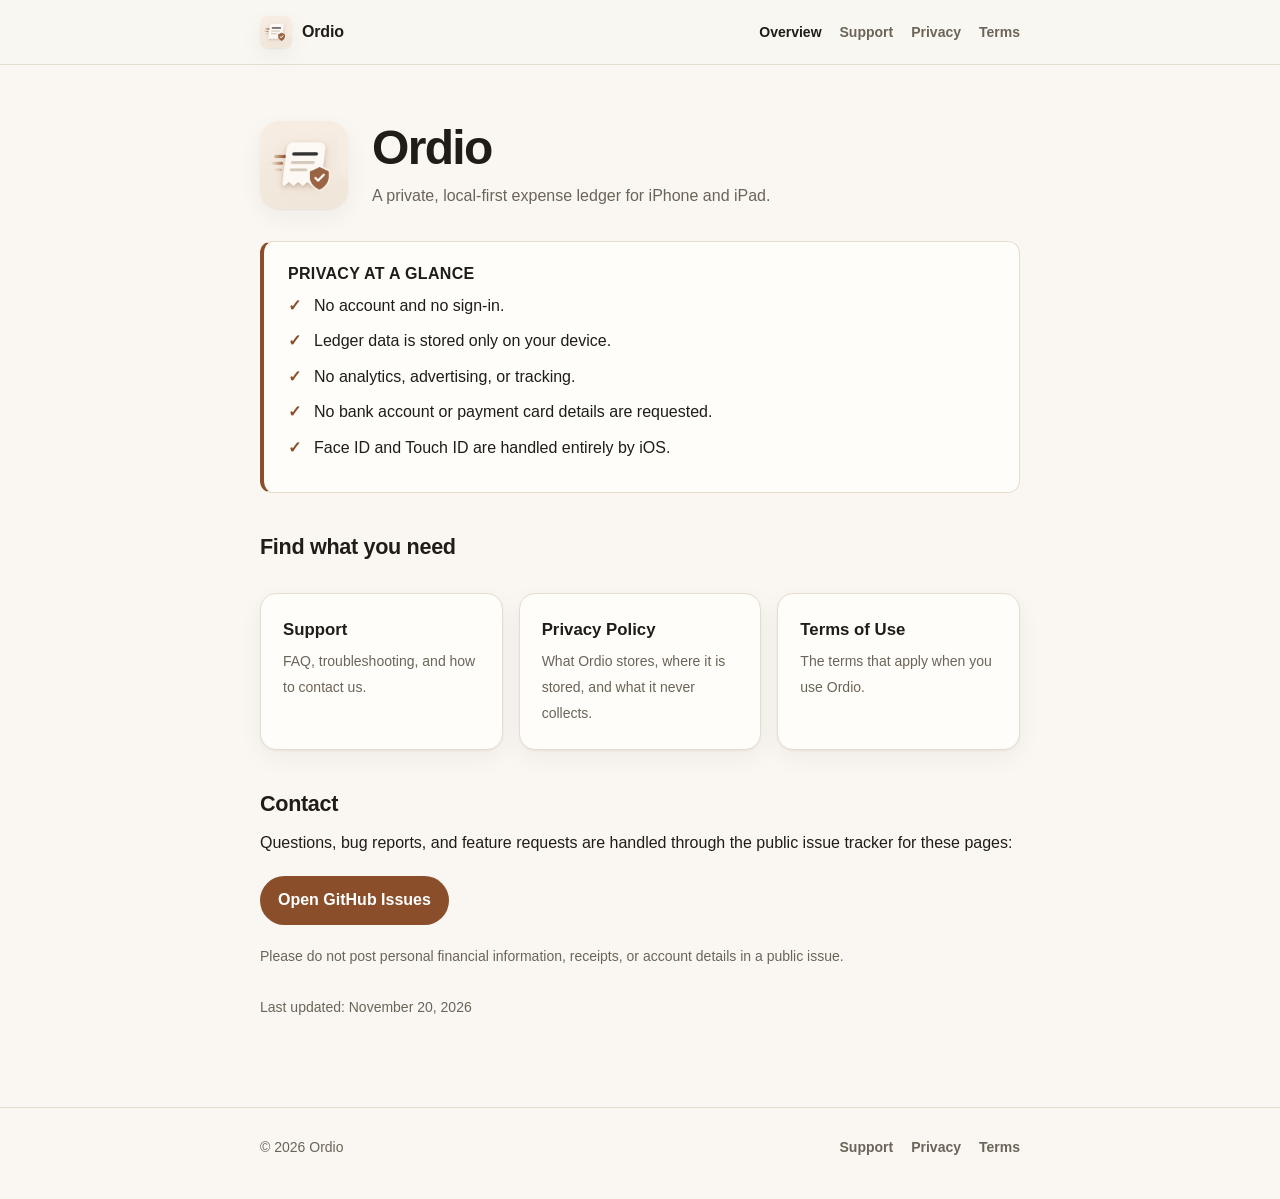
==== ordio/index.html @ 13641bb0 "feat(ordio): add support, privacy, and terms pages - Add a static GitHub Pages site with a shared ap" ====
<!doctype html>
<html lang="en">
<head>
  <meta charset="utf-8">
  <meta name="viewport" content="width=device-width, initial-scale=1">
  <title>Ordio — Support, Privacy & Terms</title>
  <meta name="description" content="Official support, privacy policy, and terms of use for Ordio, a private local-first expense ledger for iPhone and iPad.">
  <link rel="stylesheet" href="../assets/site.css">
</head>
<body>
  <a class="skip-link" href="#main">Skip to content</a>

  <header class="site-header">
    <div class="wrap">
      <a class="brand" href="../"><img src="assets/icon-256.png" alt="" width="32" height="32">Ordio</a>
      <nav aria-label="Primary">
        <ul>
          <li><a href="./" aria-current="page">Overview</a></li>
          <li><a href="support/">Support</a></li>
          <li><a href="privacy/">Privacy</a></li>
          <li><a href="terms/">Terms</a></li>
        </ul>
      </nav>
    </div>
  </header>

  <main id="main" class="wrap">
    <div class="hero">
      <img src="assets/icon-256.png" alt="Ordio app icon" width="88" height="88">
      <div>
        <h1>Ordio</h1>
        <p>A private, local-first expense ledger for iPhone and iPad.</p>
      </div>
    </div>

    <div class="summary">
      <h2>Privacy at a glance</h2>
      <ul class="checks">
        <li>No account and no sign-in.</li>
        <li>Ledger data is stored only on your device.</li>
        <li>No analytics, advertising, or tracking.</li>
        <li>No bank account or payment card details are requested.</li>
        <li>Face ID and Touch ID are handled entirely by iOS.</li>
      </ul>
    </div>

    <h2>Find what you need</h2>
    <div class="grid">
      <a class="card" href="support/">
        <strong>Support</strong>
        <span>FAQ, troubleshooting, and how to contact us.</span>
      </a>
      <a class="card" href="privacy/">
        <strong>Privacy Policy</strong>
        <span>What Ordio stores, where it is stored, and what it never collects.</span>
      </a>
      <a class="card" href="terms/">
        <strong>Terms of Use</strong>
        <span>The terms that apply when you use Ordio.</span>
      </a>
    </div>

    <h2>Contact</h2>
    <p>Questions, bug reports, and feature requests are handled through the public issue tracker for these pages:</p>
    <p><a class="button" href="https://github.com/UptonJun/App-Websites/issues">Open GitHub Issues</a></p>
    <p class="note">Please do not post personal financial information, receipts, or account details in a public issue.</p>

    <p class="updated">Last updated: November 20, 2026</p>
  </main>

  <footer class="site-footer">
    <div class="wrap">
      <span>© 2026 Ordio</span>
      <nav aria-label="Footer">
        <ul>
          <li><a href="support/">Support</a></li>
          <li><a href="privacy/">Privacy</a></li>
          <li><a href="terms/">Terms</a></li>
        </ul>
      </nav>
    </div>
  </footer>
</body>
</html>
---- assets/site.css ----
:root {
  color-scheme: light dark;
  --paper: #faf7f2;
  --surface: #fffdf9;
  --ink: #201d18;
  --muted: #6b6459;
  --accent: #8a4f2a;
  --accent-ink: #ffffff;
  --border: #e5ddd0;
  --tag: #f2e9dc;
  --shadow: 0 1px 2px rgb(32 29 24 / 6%), 0 8px 24px rgb(32 29 24 / 5%);
  --radius: 16px;
  --max: 760px;
}

@media (prefers-color-scheme: dark) {
  :root {
    --paper: #171512;
    --surface: #201d19;
    --ink: #f2ece2;
    --muted: #b4aa9c;
    --accent: #d89a6a;
    --accent-ink: #24160d;
    --border: #38322a;
    --tag: #2b2620;
    --shadow: none;
  }
}

*,
*::before,
*::after {
  box-sizing: border-box;
}

html {
  -webkit-text-size-adjust: 100%;
}

body {
  margin: 0;
  background: var(--paper);
  color: var(--ink);
  font: 16px/1.65 -apple-system, BlinkMacSystemFont, "Segoe UI", Roboto, Helvetica, Arial, sans-serif;
  text-rendering: optimizeLegibility;
}

a {
  color: var(--accent);
  text-underline-offset: 3px;
}

a:hover {
  text-decoration-thickness: 2px;
}

:focus-visible {
  outline: 3px solid var(--accent);
  outline-offset: 3px;
  border-radius: 4px;
}

.skip-link {
  position: absolute;
  left: 12px;
  top: -80px;
  padding: 10px 14px;
  background: var(--surface);
  color: var(--ink);
  border: 1px solid var(--border);
  border-radius: 8px;
  z-index: 10;
}

.skip-link:focus {
  top: 12px;
}

.wrap {
  width: min(100% - 40px, var(--max));
  margin-inline: auto;
}

.site-header {
  border-bottom: 1px solid var(--border);
  background: color-mix(in srgb, var(--paper) 88%, transparent);
}

.site-header .wrap {
  display: flex;
  flex-wrap: wrap;
  align-items: center;
  justify-content: space-between;
  gap: 12px;
  padding-block: 16px;
}

.brand {
  display: inline-flex;
  align-items: center;
  gap: 10px;
  color: var(--ink);
  font-weight: 700;
  text-decoration: none;
  letter-spacing: -0.01em;
}

.brand img {
  width: 32px;
  height: 32px;
  border-radius: 8px;
  box-shadow: var(--shadow);
}

nav ul {
  display: flex;
  flex-wrap: wrap;
  gap: 6px 18px;
  margin: 0;
  padding: 0;
  list-style: none;
}

nav a {
  color: var(--muted);
  text-decoration: none;
  font-size: 14px;
  font-weight: 600;
}

nav a[aria-current="page"] {
  color: var(--ink);
}

main {
  padding-block: 56px 72px;
}

.eyebrow {
  margin: 0 0 10px;
  color: var(--accent);
  font-size: 13px;
  font-weight: 700;
  letter-spacing: 0.09em;
  text-transform: uppercase;
}

h1 {
  margin: 0 0 16px;
  font-size: clamp(2rem, 5vw, 3rem);
  line-height: 1.12;
  letter-spacing: -0.035em;
}

h2 {
  margin: 40px 0 12px;
  font-size: 1.35rem;
  line-height: 1.3;
  letter-spacing: -0.015em;
}

h3 {
  margin: 24px 0 8px;
  font-size: 1.05rem;
}

p {
  margin: 0 0 16px;
}

.lede {
  max-width: 62ch;
  color: var(--muted);
  font-size: 1.12rem;
}

.updated {
  margin-top: 28px;
  color: var(--muted);
  font-size: 14px;
}

.hero {
  display: grid;
  grid-template-columns: 88px 1fr;
  gap: 24px;
  align-items: center;
}

.hero img {
  width: 88px;
  height: 88px;
  border-radius: 20px;
  box-shadow: var(--shadow);
}

.hero h1 {
  margin-bottom: 8px;
}

.hero p {
  margin: 0;
  color: var(--muted);
}

.summary {
  margin: 32px 0;
  padding: 22px 24px;
  border: 1px solid var(--border);
  border-left: 4px solid var(--accent);
  border-radius: 12px;
  background: var(--surface);
}

.summary h2 {
  margin: 0 0 8px;
  font-size: 1rem;
  letter-spacing: 0.02em;
  text-transform: uppercase;
}

.summary p:last-child,
.summary ul:last-child {
  margin-bottom: 0;
}

.grid {
  display: grid;
  grid-template-columns: repeat(auto-fit, minmax(210px, 1fr));
  gap: 16px;
  margin-top: 32px;
}

.card {
  display: block;
  padding: 22px;
  border: 1px solid var(--border);
  border-radius: var(--radius);
  background: var(--surface);
  color: inherit;
  text-decoration: none;
  box-shadow: var(--shadow);
}

.card:hover {
  border-color: var(--accent);
}

.card strong {
  display: block;
  margin-bottom: 4px;
  font-size: 1.05rem;
}

.card span {
  color: var(--muted);
  font-size: 14px;
}

.badge {
  display: inline-block;
  margin-bottom: 14px;
  padding: 4px 9px;
  border-radius: 999px;
  background: var(--tag);
  color: var(--muted);
  font-size: 12px;
  font-weight: 700;
  letter-spacing: 0.04em;
  text-transform: uppercase;
}

ul.checks {
  margin: 0 0 20px;
  padding: 0;
  list-style: none;
}

ul.checks li {
  position: relative;
  margin-bottom: 9px;
  padding-left: 26px;
}

ul.checks li::before {
  content: "✓";
  position: absolute;
  left: 0;
  top: 0;
  color: var(--accent);
  font-weight: 700;
}

details {
  margin-bottom: 10px;
  padding: 14px 18px;
  border: 1px solid var(--border);
  border-radius: 12px;
  background: var(--surface);
}

details summary {
  cursor: pointer;
  font-weight: 600;
}

details summary::marker {
  color: var(--accent);
}

details p:last-child,
details ul:last-child {
  margin-bottom: 0;
}

details > *:not(summary) {
  margin-top: 10px;
}

.button {
  display: inline-block;
  margin: 4px 8px 4px 0;
  padding: 11px 18px;
  border-radius: 999px;
  background: var(--accent);
  color: var(--accent-ink);
  font-weight: 700;
  text-decoration: none;
}

.button.secondary {
  background: transparent;
  color: var(--accent);
  border: 1px solid var(--border);
}

.note {
  color: var(--muted);
  font-size: 14px;
}

.site-footer {
  padding-block: 28px 40px;
  border-top: 1px solid var(--border);
  color: var(--muted);
  font-size: 14px;
}

.site-footer .wrap {
  display: flex;
  flex-wrap: wrap;
  justify-content: space-between;
  gap: 10px 24px;
}

.site-footer nav a {
  font-size: 14px;
}

@media (max-width: 560px) {
  main {
    padding-block: 40px 56px;
  }

  .hero {
    grid-template-columns: 64px 1fr;
    gap: 16px;
  }

  .hero img {
    width: 64px;
    height: 64px;
    border-radius: 15px;
  }

  .site-header .wrap {
    align-items: flex-start;
    flex-direction: column;
  }
}

@media (prefers-reduced-motion: reduce) {
  * {
    scroll-behavior: auto !important;
  }
}
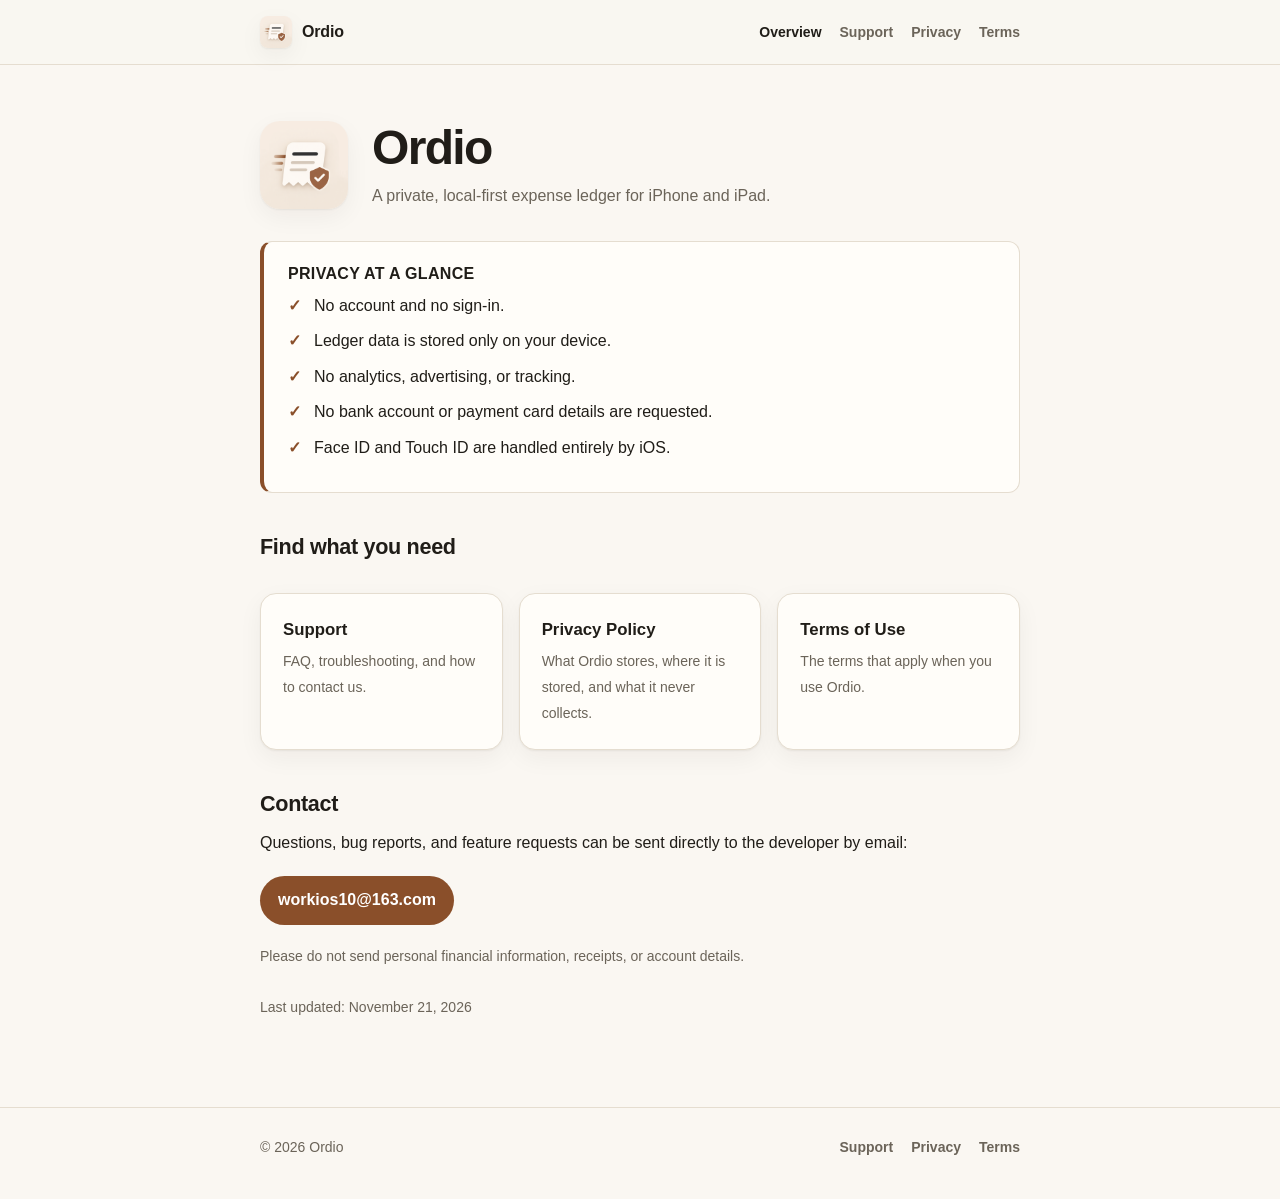
==== commit 4f863b16: "fix: update Ordio contact and privacy information Replace public GitHub Issues support entry points " ====
--- a/ordio/index.html
+++ b/ordio/index.html
@@ -61,11 +61,11 @@
     </div>
 
     <h2>Contact</h2>
-    <p>Questions, bug reports, and feature requests are handled through the public issue tracker for these pages:</p>
-    <p><a class="button" href="https://github.com/UptonJun/App-Websites/issues">Open GitHub Issues</a></p>
-    <p class="note">Please do not post personal financial information, receipts, or account details in a public issue.</p>
+    <p>Questions, bug reports, and feature requests can be sent directly to the developer by email:</p>
+    <p><a class="button" href="mailto:workios10@163.com">workios10@163.com</a></p>
+    <p class="note">Please do not send personal financial information, receipts, or account details.</p>
 
-    <p class="updated">Last updated: November 20, 2026</p>
+    <p class="updated">Last updated: November 21, 2026</p>
   </main>
 
   <footer class="site-footer">
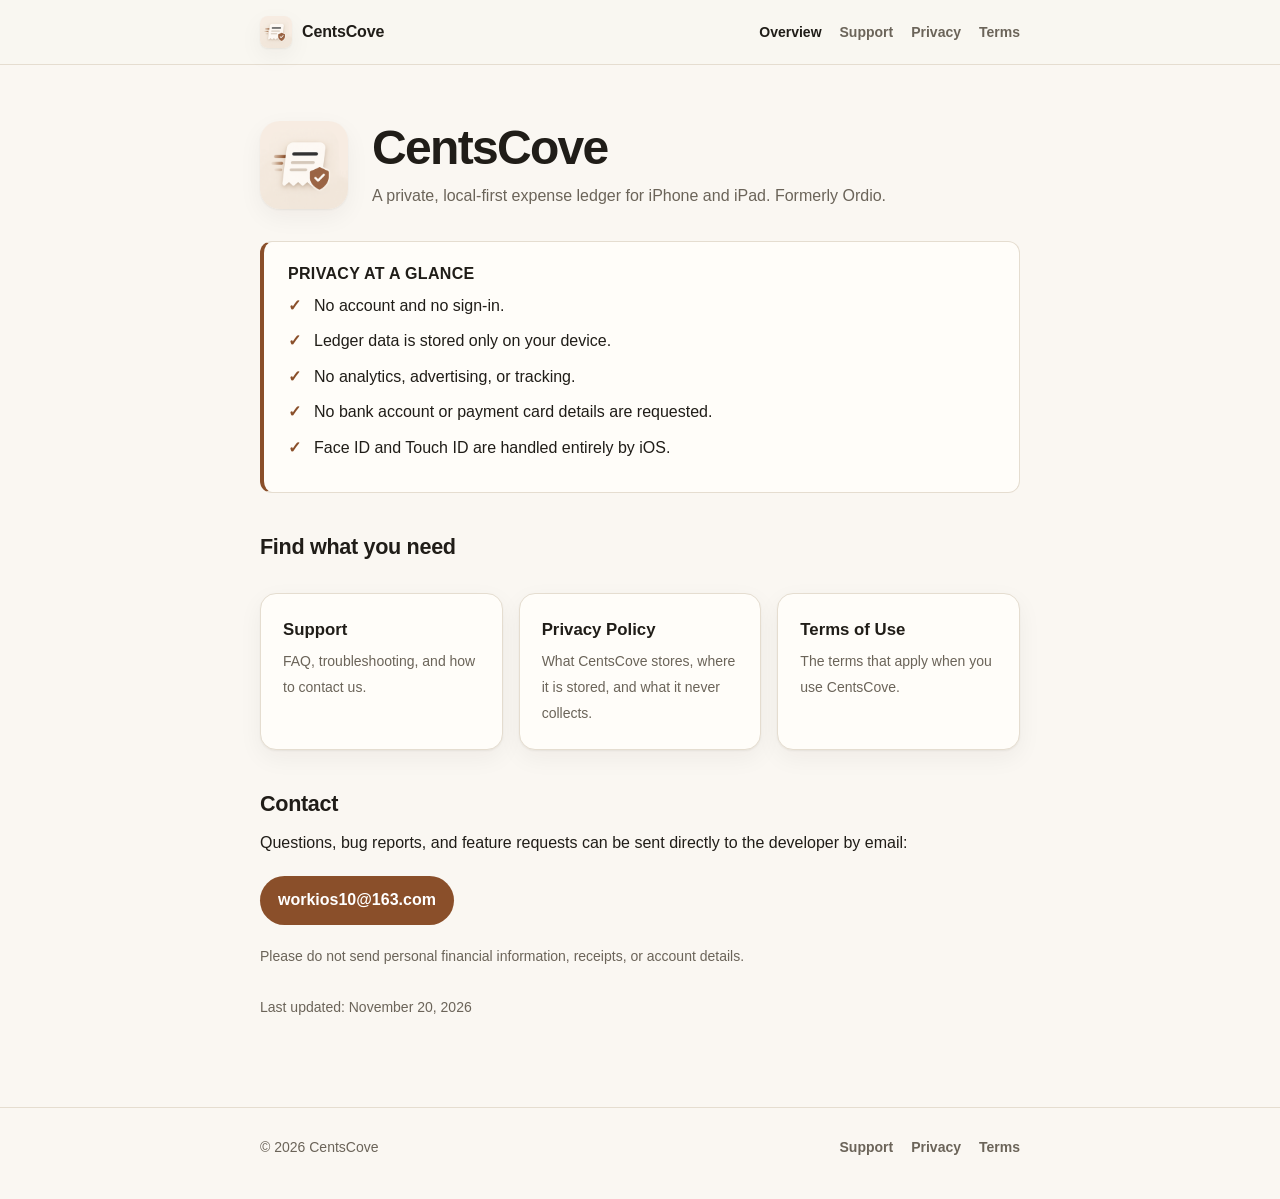
==== commit da102db3: "feat: rebrand Ordio legal pages to CentsCove Keep /ordio/ URLs for app and App Store continuity; add" ====
--- a/ordio/index.html
+++ b/ordio/index.html
@@ -3,8 +3,8 @@
 <head>
   <meta charset="utf-8">
   <meta name="viewport" content="width=device-width, initial-scale=1">
-  <title>Ordio — Support, Privacy & Terms</title>
-  <meta name="description" content="Official support, privacy policy, and terms of use for Ordio, a private local-first expense ledger for iPhone and iPad.">
+  <title>CentsCove — Support, Privacy & Terms</title>
+  <meta name="description" content="Official support, privacy policy, and terms of use for CentsCove, a private local-first expense ledger for iPhone and iPad.">
   <link rel="stylesheet" href="../assets/site.css">
 </head>
 <body>
@@ -12,7 +12,7 @@
 
   <header class="site-header">
     <div class="wrap">
-      <a class="brand" href="../"><img src="assets/icon-256.png" alt="" width="32" height="32">Ordio</a>
+      <a class="brand" href="../"><img src="assets/icon-256.png" alt="" width="32" height="32">CentsCove</a>
       <nav aria-label="Primary">
         <ul>
           <li><a href="./" aria-current="page">Overview</a></li>
@@ -26,10 +26,10 @@
 
   <main id="main" class="wrap">
     <div class="hero">
-      <img src="assets/icon-256.png" alt="Ordio app icon" width="88" height="88">
+      <img src="assets/icon-256.png" alt="CentsCove app icon" width="88" height="88">
       <div>
-        <h1>Ordio</h1>
-        <p>A private, local-first expense ledger for iPhone and iPad.</p>
+        <h1>CentsCove</h1>
+        <p>A private, local-first expense ledger for iPhone and iPad. Formerly Ordio.</p>
       </div>
     </div>
 
@@ -52,11 +52,11 @@
       </a>
       <a class="card" href="privacy/">
         <strong>Privacy Policy</strong>
-        <span>What Ordio stores, where it is stored, and what it never collects.</span>
+        <span>What CentsCove stores, where it is stored, and what it never collects.</span>
       </a>
       <a class="card" href="terms/">
         <strong>Terms of Use</strong>
-        <span>The terms that apply when you use Ordio.</span>
+        <span>The terms that apply when you use CentsCove.</span>
       </a>
     </div>
 
@@ -65,12 +65,12 @@
     <p><a class="button" href="mailto:workios10@163.com">workios10@163.com</a></p>
     <p class="note">Please do not send personal financial information, receipts, or account details.</p>
 
-    <p class="updated">Last updated: November 21, 2026</p>
+    <p class="updated">Last updated: November 20, 2026</p>
   </main>
 
   <footer class="site-footer">
     <div class="wrap">
-      <span>© 2026 Ordio</span>
+      <span>© 2026 CentsCove</span>
       <nav aria-label="Footer">
         <ul>
           <li><a href="support/">Support</a></li>
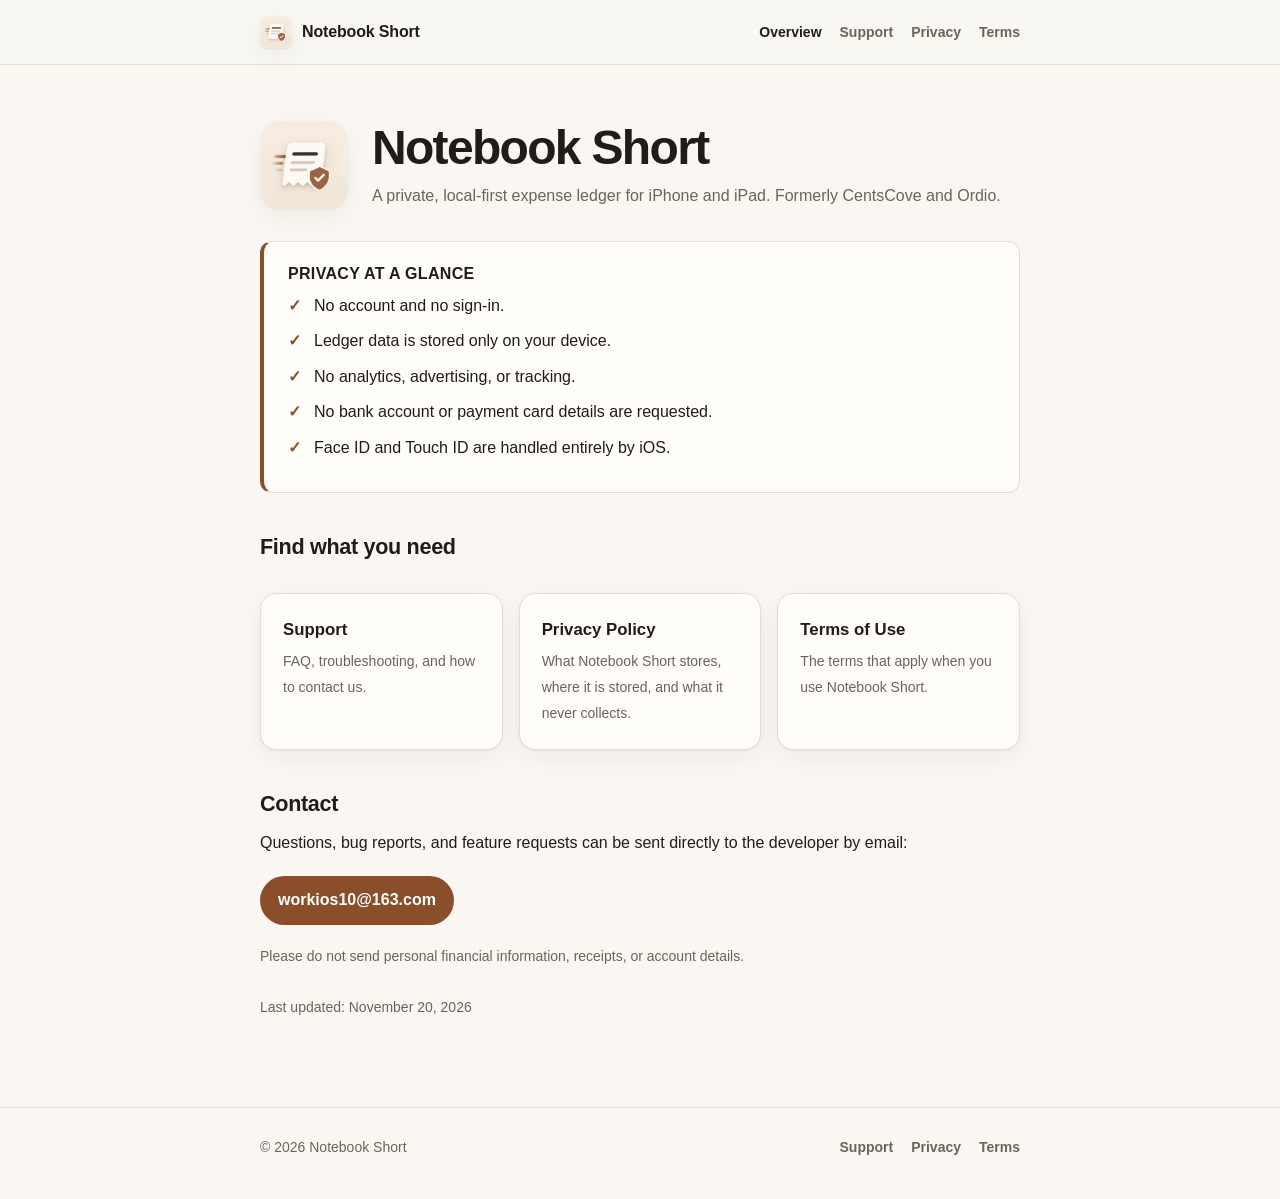
==== commit b9e179a5: "feat: rename visible brand to Notebook Short Keep /ordio/ URLs for app and App Store continuity; not" ====
--- a/ordio/index.html
+++ b/ordio/index.html
@@ -3,8 +3,8 @@
 <head>
   <meta charset="utf-8">
   <meta name="viewport" content="width=device-width, initial-scale=1">
-  <title>CentsCove — Support, Privacy & Terms</title>
-  <meta name="description" content="Official support, privacy policy, and terms of use for CentsCove, a private local-first expense ledger for iPhone and iPad.">
+  <title>Notebook Short — Support, Privacy & Terms</title>
+  <meta name="description" content="Official support, privacy policy, and terms of use for Notebook Short, a private local-first expense ledger for iPhone and iPad.">
   <link rel="stylesheet" href="../assets/site.css">
 </head>
 <body>
@@ -12,7 +12,7 @@
 
   <header class="site-header">
     <div class="wrap">
-      <a class="brand" href="../"><img src="assets/icon-256.png" alt="" width="32" height="32">CentsCove</a>
+      <a class="brand" href="../"><img src="assets/icon-256.png" alt="" width="32" height="32">Notebook Short</a>
       <nav aria-label="Primary">
         <ul>
           <li><a href="./" aria-current="page">Overview</a></li>
@@ -26,10 +26,10 @@
 
   <main id="main" class="wrap">
     <div class="hero">
-      <img src="assets/icon-256.png" alt="CentsCove app icon" width="88" height="88">
+      <img src="assets/icon-256.png" alt="Notebook Short app icon" width="88" height="88">
       <div>
-        <h1>CentsCove</h1>
-        <p>A private, local-first expense ledger for iPhone and iPad. Formerly Ordio.</p>
+        <h1>Notebook Short</h1>
+        <p>A private, local-first expense ledger for iPhone and iPad. Formerly CentsCove and Ordio.</p>
       </div>
     </div>
 
@@ -52,11 +52,11 @@
       </a>
       <a class="card" href="privacy/">
         <strong>Privacy Policy</strong>
-        <span>What CentsCove stores, where it is stored, and what it never collects.</span>
+        <span>What Notebook Short stores, where it is stored, and what it never collects.</span>
       </a>
       <a class="card" href="terms/">
         <strong>Terms of Use</strong>
-        <span>The terms that apply when you use CentsCove.</span>
+        <span>The terms that apply when you use Notebook Short.</span>
       </a>
     </div>
 
@@ -70,7 +70,7 @@
 
   <footer class="site-footer">
     <div class="wrap">
-      <span>© 2026 CentsCove</span>
+      <span>© 2026 Notebook Short</span>
       <nav aria-label="Footer">
         <ul>
           <li><a href="support/">Support</a></li>
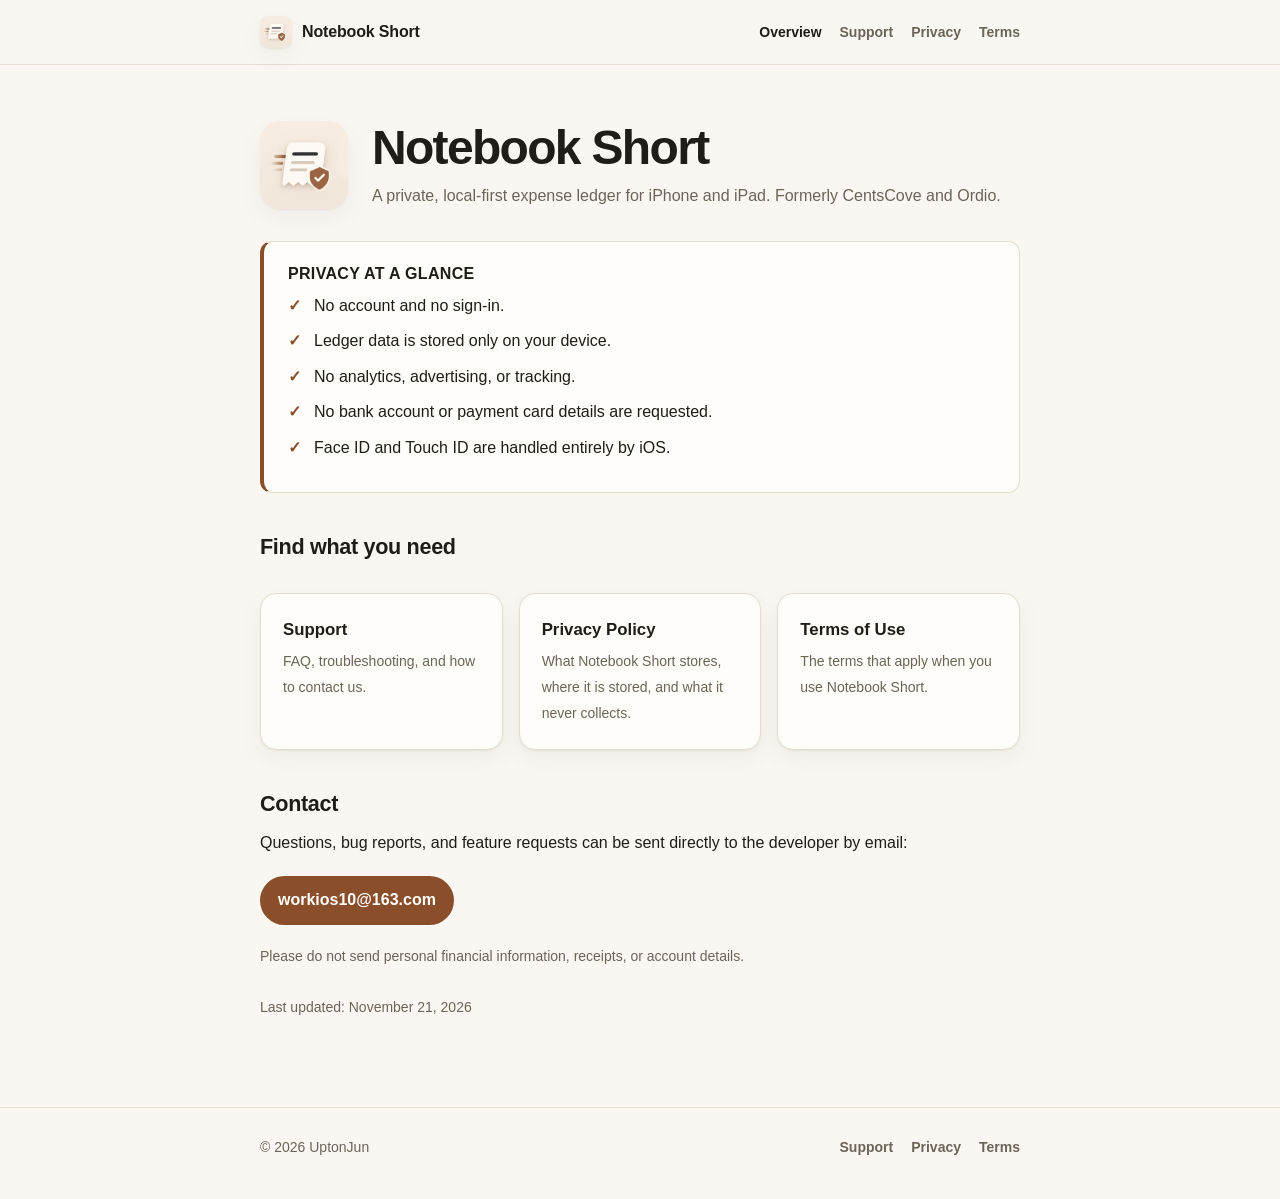
==== commit b825edb9: "fix: correct legal copy and copyright notice Use 'previously named' instead of 'previously distribut" ====
--- a/ordio/index.html
+++ b/ordio/index.html
@@ -65,12 +65,12 @@
     <p><a class="button" href="mailto:workios10@163.com">workios10@163.com</a></p>
     <p class="note">Please do not send personal financial information, receipts, or account details.</p>
 
-    <p class="updated">Last updated: November 20, 2026</p>
+    <p class="updated">Last updated: November 21, 2026</p>
   </main>
 
   <footer class="site-footer">
     <div class="wrap">
-      <span>© 2026 Notebook Short</span>
+      <span>© 2026 UptonJun</span>
       <nav aria-label="Footer">
         <ul>
           <li><a href="support/">Support</a></li>
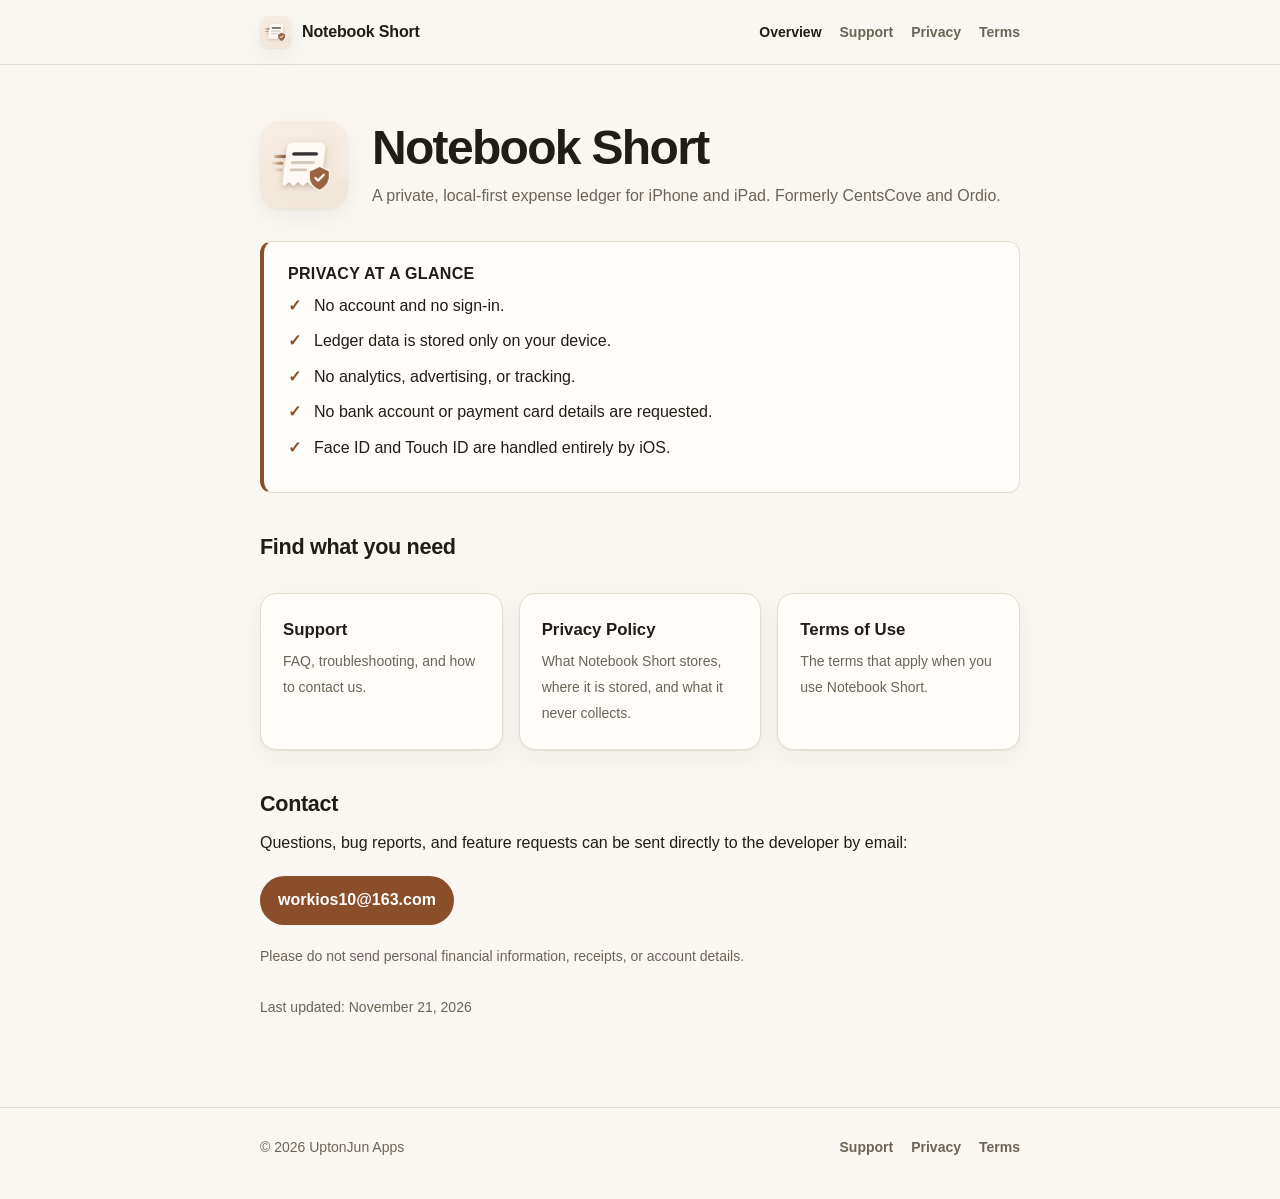
==== commit 424f095f: "fix: correct legal copy and copyright notice Use 'previously named' instead of 'previously distribut" ====
--- a/ordio/index.html
+++ b/ordio/index.html
@@ -70,7 +70,7 @@
 
   <footer class="site-footer">
     <div class="wrap">
-      <span>© 2026 UptonJun</span>
+      <span>© 2026 UptonJun Apps</span>
       <nav aria-label="Footer">
         <ul>
           <li><a href="support/">Support</a></li>
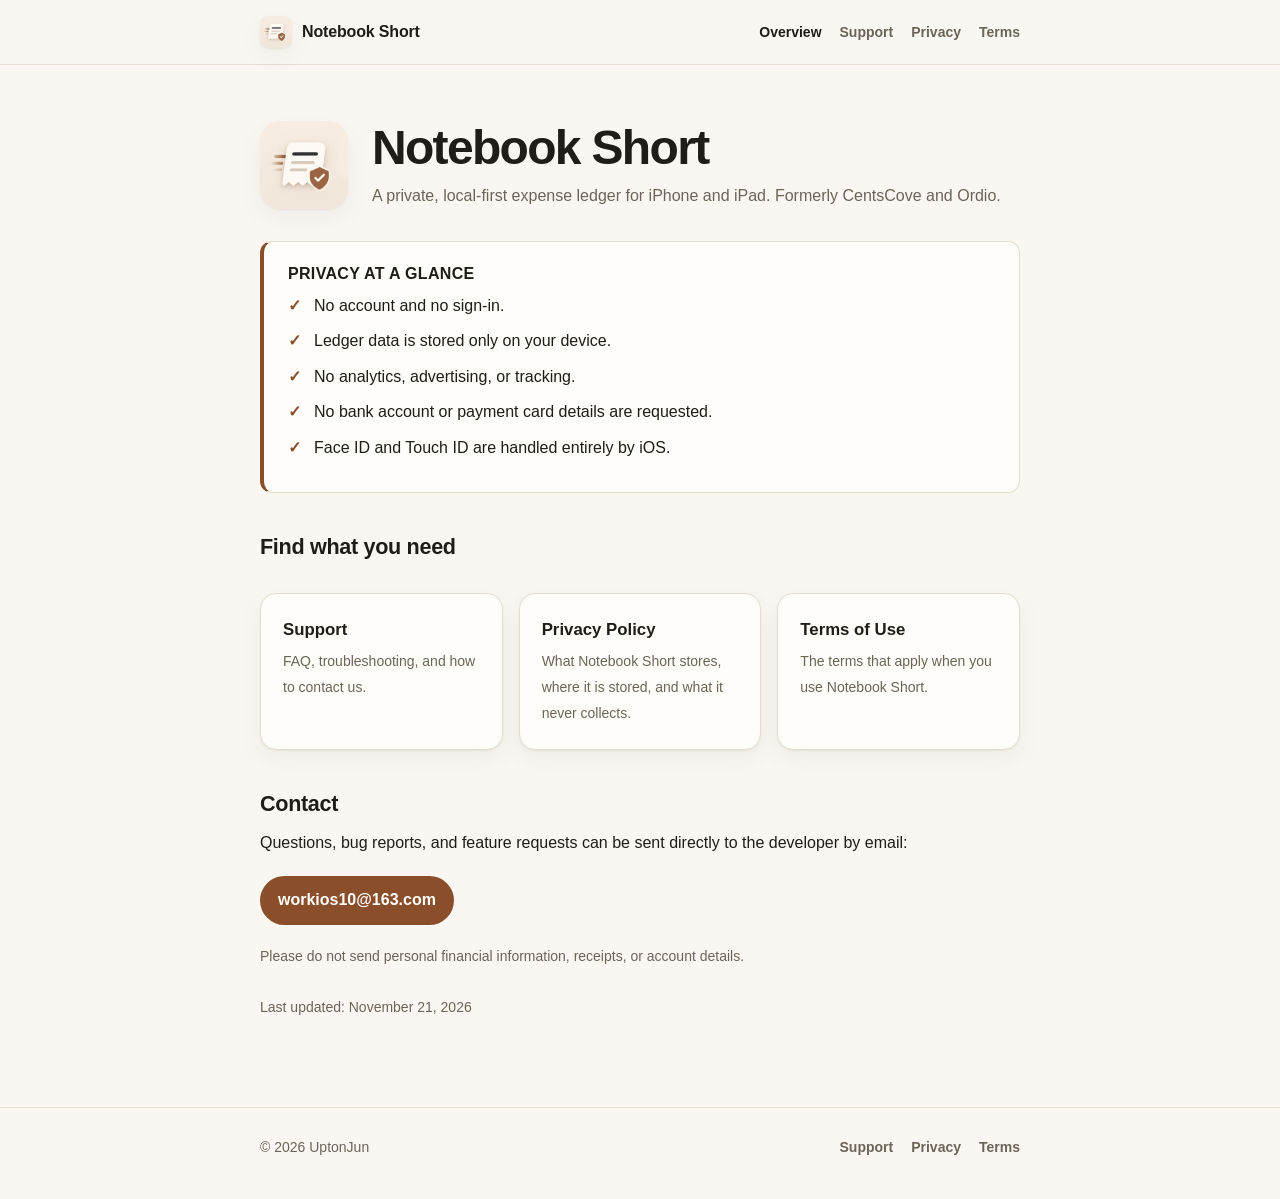
==== commit a1e80d0b: "fix: keep copyright as UptonJun on all pages" ====
--- a/ordio/index.html
+++ b/ordio/index.html
@@ -70,7 +70,7 @@
 
   <footer class="site-footer">
     <div class="wrap">
-      <span>© 2026 UptonJun Apps</span>
+      <span>© 2026 UptonJun</span>
       <nav aria-label="Footer">
         <ul>
           <li><a href="support/">Support</a></li>
